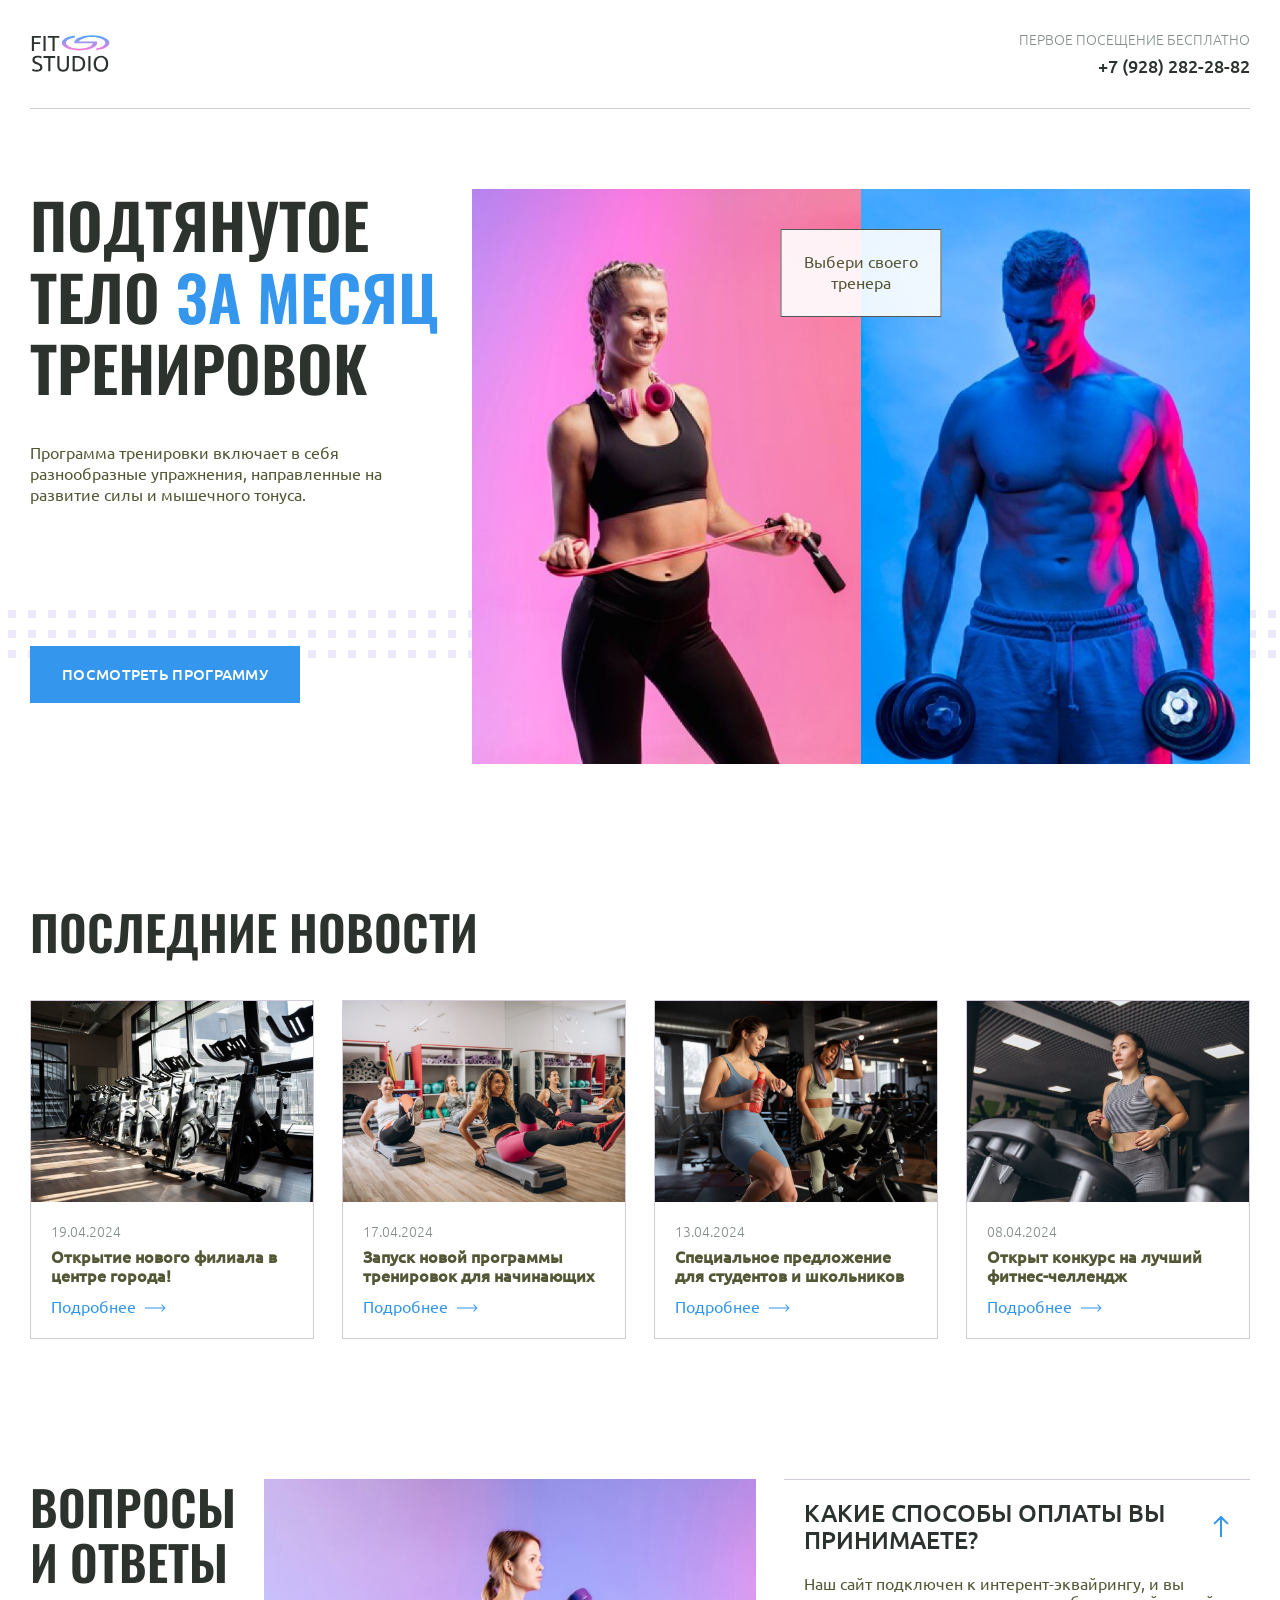
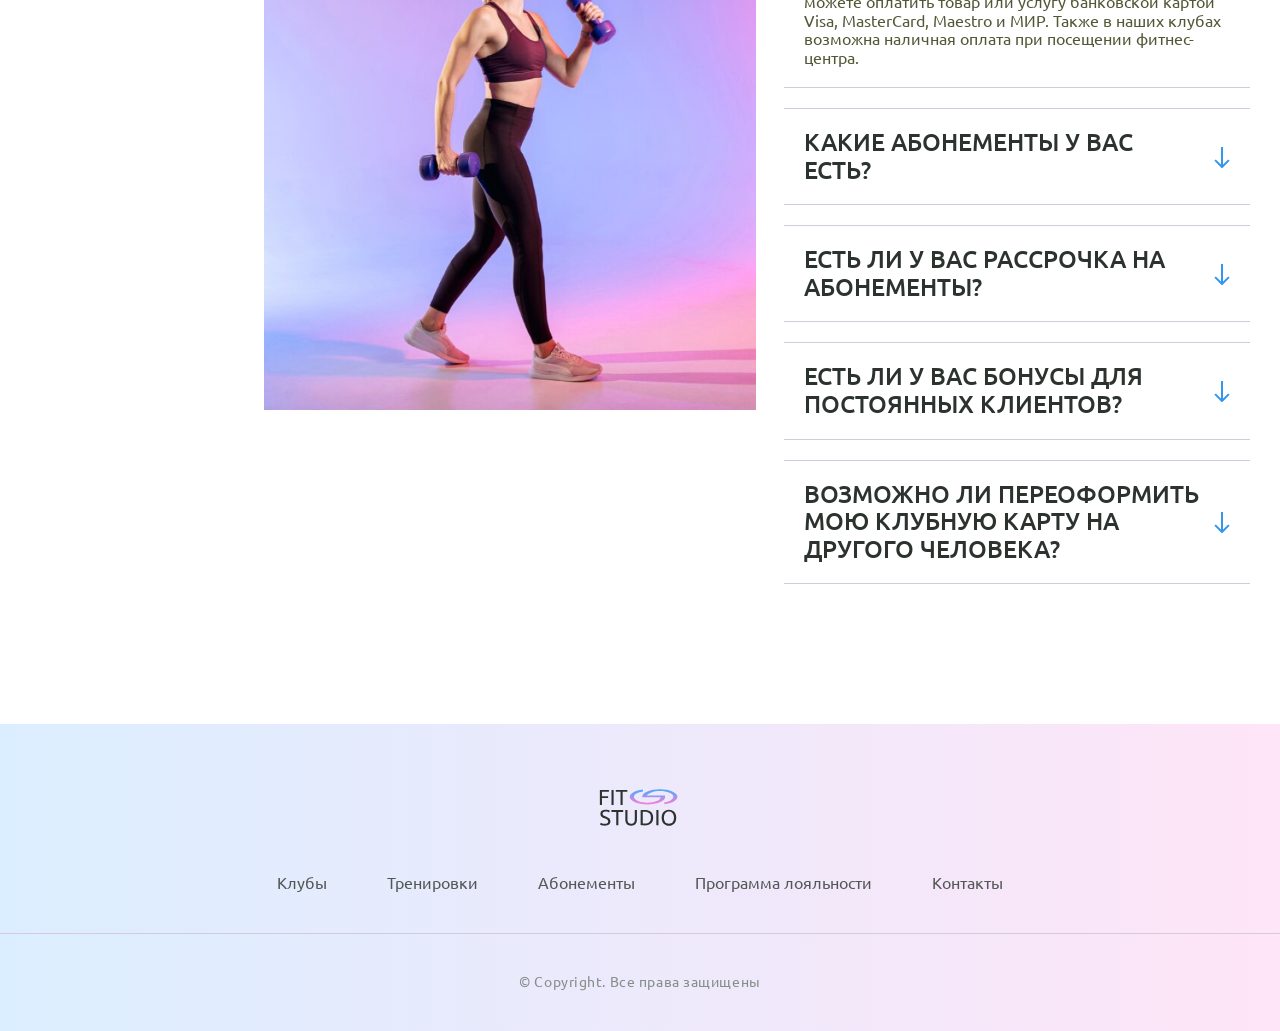
==== index.html @ adc28fad "Add files via upload" ====
<!DOCTYPE html>
<html lang="ru" class="home-page">

<head>
  <meta charset="UTF-8" />
  <meta name="viewport" content="width=device-width, initial-scale=1.0" />
  <title>Fit Studio - Главная</title>
  <link href="./css/normalize.css" rel="stylesheet" />
  <link href="./css/fonts.css" rel="stylesheet" />
  <link href="./css/globals.css" rel="stylesheet" />
  <link href="./css/header.css" rel="stylesheet" />
  <link href="./css/index.css" rel="stylesheet" />
  <link href="./css/footer.css" rel="stylesheet">
  <link rel="icon" type="image/svg+xml" sizes="128x128" href="./images/favicon-icon.svg" />
</head>

<body>
  <header class="header">
    <div class="container">
      <div class="header__inner">
        <a class="header__logo" href="index.html">
          <img class="header__logo-img" src="./images/logo-icon.svg" width="84" height="45" alt="Логотип">
        </a>
        <div class="header__phone text-sub">
          <p class="header__phone-text">Первое посещение бесплатно</p>
          <a class="header__phone-link" href="tel:+79282822882">+7 (928) 282-28-82</a>
        </div>
      </div>
    </div>
  </header>
  <section class="hero section decor">
    <div class="container hero__container">
      <div class="hero__info">
        <h1 class="hero__title">Подтянутое тело <strong class="hero__title-accent">за месяц</strong> тренировок</h1>
        <p class=" hero__text text">
          Программа тренировки включает в себя разнообразные упражнения, направленные на развитие силы и мышечного
          тонуса.
        </p>
        <a class="hero__link button" href="#">Посмотреть программу</a>
      </div>
      <div class="hero__images">
        <p class="hero__choose text">Выбери своего тренера</p>
        <img class="hero__img hero__img" src="./images/sporty-woman-img.jpg" width="347" height="513"
          alt="Спортивная девушка со скакалкой">
        <img class="hero__img hero__img" src="./images/sporty-man-img.jpg" width="353" height="513"
          alt="Спортивный мужчина с гантелями">
      </div>
    </div>
  </section>
  <section class="news section">
    <div class="container">
      <h2 class="news__title title-large">Последние новости</h2>
      <div class="news__container">
        <article class="news__article news__article--first">
          <header>
            <img class="news__article-img news__article-img" src="./images/news/news-1-img.jpg" width="284" height="203"
              alt="Велодорожки в тренажерном зале">
            <div class="news__info">
              <time class="news__date text-sub" datetime="2024-04-19">
                19.04.2024
              </time>
              <h3 class="news__text">Открытие нового филиала в центре города!</h3>
            </div>
          </header>
          <footer>
            <a class="news__link" href="article.html">Подробнее</a>
          </footer>
        </article>
        <article class="news__article news__article--second">
          <header>
            <img class="news__article-img news__article-img" src="./images/news/news-2-img.jpg" width="284" height="203"
              alt="Упражнения на ноги, ягодицы">
            <div class="news__info">
              <time class="news__date text-sub" datetime="2024-04-17">
                17.04.2024
              </time>
              <h3 class="news__text">Запуск новой программы тренировок для начинающих</h3>
            </div>
          </header>
          <footer>
            <a class="news__link" href="article.html">Подробнее</a>
          </footer>
        </article>
        <article class="news__article news__article--third">
          <header>
            <img class="news__article-img news__article-img" src="./images/news/news-3-img.jpg" width="284" height="203"
              alt="Велотренажеры">
            <div class="news__info">
              <time class="news__date text-sub" datetime="2024-04-13">
                13.04.2024
              </time>
              <h3 class="news__text">Специальное предложение для студентов и школьников</h3>
            </div>
          </header>
          <footer>
            <a class="news__link" href="article.html">Подробнее</a>
          </footer>
        </article>
        <article class="news__article news__article--fourth">
          <header>
            <img class="news__article-img news__article-img" src="./images/news/news-4-img.jpg" width="284" height="203"
              alt="Бег на беговой дорожке">
            <div class="news__info">
              <time class="news__date text-sub" datetime="2024-04-08">
                08.04.2024
              </time>
              <h3 class="news__text">Открыт конкурс на лучший фитнес-челлендж</h3>
            </div>
          </header>
          <footer>
            <a class="news__link" href="article.html">Подробнее</a>
          </footer>
        </article>
      </div>
    </div>
  </section>
  <section class="faq section decor">
    <div class="container faq__container">
      <h2 class="faq__title title-large">Вопросы и ответы</h2>
      <div class="faq__container">
        <img class="faq__container-img" src="./images/sporty-woman-2-img.jpg" width="492" height="531"
          alt="Спортивная девушка с гантелями">
        <div>
          <details class="details" name="faq" open>
            <summary class="details__title-medium">Какие способы оплаты вы принимаете?</summary>
            <p class="details__text">
              Наш сайт подключен к интерент-эквайрингу, и вы можете оплатить товар или услугу банковской картой Visa,
              MasterCard, Maestro и МИР.
              Также в наших клубах возможна наличная оплата при посещении фитнес-центра.
            </p>
          </details>
          <details class="details" name="faq">
            <summary class="details__title-medium">Какие абонементы у вас есть?</summary>
            <p class="details__text">
              Наш сайт подключен к интерент-эквайрингу, и вы можете оплатить товар или услугу банковской картой Visa,
              MasterCard, Maestro и МИР.
              Также в наших клубах возможна наличная оплата при посещении фитнес-центра.
            </p>
          </details>
          <details class="details" name="faq">
            <summary class="details__title-medium">Есть ли у вас рассрочка на абонементы?</summary>
            <p class="details__text">
              Наш сайт подключен к интерент-эквайрингу, и вы можете оплатить товар или услугу банковской картой Visa,
              MasterCard, Maestro и МИР.
              Также в наших клубах возможна наличная оплата при посещении фитнес-центра.
            </p>
          </details>
          <details class="details" name="faq">
            <summary class="details__title-medium">Есть ли у вас бонусы для постоянных клиентов?</summary>
            <p class="details__text">
              Наш сайт подключен к интерент-эквайрингу, и вы можете оплатить товар или услугу банковской картой Visa,
              MasterCard, Maestro и МИР.
              Также в наших клубах возможна наличная оплата при посещении фитнес-центра.
            </p>
          </details>
          <details class="details" name="faq">
            <summary class="details__title-medium">Возможно ли переоформить мою клубную карту на другого человека?
            </summary>
            <p class="details__text">
              Наш сайт подключен к интерент-эквайрингу, и вы можете оплатить товар или услугу банковской картой Visa,
              MasterCard, Maestro и МИР.
              Также в наших клубах возможна наличная оплата при посещении фитнес-центра.
            </p>
          </details>
        </div>
      </div>
    </div>
  </section>
  <footer class="footer">
    <div class="footer__top">
      <div class="container footer__container">
        <a class="footer__logo-link" href="index.html">
          <img class="footer__logo-img" src="./images/logo-icon.svg" width="84" height="45" alt="Логотип">
        </a>
        <nav class="footer__menu">
          <ul class="footer__menu-list">
            <li><a class="footer__menu-element" href="#">Клубы</a></li>
            <li><a class="footer__menu-element" href="#">Тренировки</a></li>
            <li><a class="footer__menu-element" href="#">Абонементы</a></li>
            <li><a class="footer__menu-element" href="#">Программа лояльности</a></li>
            <li><a class="footer__menu-element" href="#">Контакты</a></li>
          </ul>
        </nav>
      </div>
    </div>
    <div class="footer__container">
      <p class="footer__copyright">
        &copy; Copyright. Все права защищены
      </p>
    </div>
  </footer>
</body>

</html>
---- css/fonts.css ----
@font-face {
  font-family: "Ubuntu";
  src: local("Ubuntu"), url("../fonts/UbuntuLight.woff2") format("woff2");
  font-weight: 300;
  font-style: normal;
  font-display: swap;
}

@font-face {
  font-family: "Ubuntu";
  src: local("Ubuntu"), url("../fonts/UbuntuRegular.woff2") format("woff2");
  font-weight: 400;
  font-style: normal;
  font-display: swap;
}

@font-face {
  font-family: "Ubuntu";
  src: local("Ubuntu"), url("../fonts/UbuntuMedium.woff2") format("woff2");
  font-weight: 500;
  font-style: normal;
  font-display: swap;
}

@font-face {
  font-family: "Oswald";
  src: local("Oswald"), url("../fonts/OswaldMedium.woff2") format("woff2");
  font-weight: 500;
  font-style: normal;
  font-display: swap;
}

@font-face {
  font-family: "Oswald";
  src: local("Oswald"), url("../fonts/OswaldSemiBold.woff2") format("woff2");
  font-weight: 600;
  font-style: normal;
  font-display: swap;
}
---- css/globals.css ----
html {
  font-family: Ubuntu, sans-serif;
  font-weight: 400;
}

*,
*::before,
*::after {
  box-sizing: border-box;
}

body {
  display: flex;
  flex-direction: column;
  min-width: 375px;
  min-height: 100vh;
}

h1,
h2,
h3,
h4,
h5,
h6,
p {
  margin: 0;
}

a {
  text-decoration: none;
}

img {
  max-width: 100%;
  height: auto;
  object-fit: cover;
}

a,
button {
  outline: none;
}

.container {
  max-width: 1250px;
  margin: 0 auto;
  padding: 0 15px;
}

.text {
  font-weight: 400;
  font-size: 16px;
  line-height: 130%;
  color: #535735;
}

.button {
  display: inline-block;
  padding: 19px 32px;
  font-weight: 500;
  font-size: 15px;
  line-height: 130%;
  letter-spacing: 0.02em;
  text-transform: uppercase;
  text-align: center;
  color: #fff;
  background-color: #3596ed;
  transition: opacity 0.2s background-color 0.2s;
}

.button:hover {
  opacity: 0.85;
}

.button:active {
  background-color: #2a7ac0;
}

.button:not(:disabled):active {
  background-color: #2d82cd;
}

button.button:disabled {
  opacity: 0.65;
  cursor: default;
}

.section {
  margin-bottom: 140px;
}

.title-large {
  max-width: 596px;
  margin-bottom: 40px;
  font-family: Oswald, sans-serif;
  font-weight: 600;
  font-size: 48px;
  line-height: 115%;
  text-transform: uppercase;
  color: #2c332f;
}

.details__title-medium {
  font-weight: 500;
  font-size: 24px;
  line-height: 115%;
  text-transform: uppercase;
  color: #2c332f;
}

.text-sub {
  font-family: Oswald, sans-serif;
  font-weight: 300;
  font-size: 14px;
  letter-spacing: 0.04;
  text-transform: uppercase;
  text-align: right;
  color: #858e8a;
}

.decor::before {
  content: "";
  position: absolute;
  z-index: -1;
  width: calc(50% - 250px);
  height: 48px;
  background: url(../images/decor-icon.svg) repeat-x;
}

a:focus-visible,
button:focus-visible,
summary:focus-visible {
  outline: 2px solid #3596ed;
  outline-offset: 1px;
}

@media (width <=992px) {
  .container {
    max-width: 768px;
  }

}

@media (width <=768px) {
  .container {
    max-width: 576px;
  }

  .title-large {
    font-size: 40px;
    margin-bottom: 30px;
  }

  .home-page .title-large {
    max-width: inherit;
    text-align: center;
  }

  .details__title-medium {
    font-size: 22px;
  }
}

@media (width <=576px) {
  .section {
    margin-bottom: 80px;
  }

  .title-large {
    font-size: 32px;
  }

  .details__title-medium {
    font-size: 18px;
  }

}
---- css/header.css ----
.header__inner {
    display: -webkit-box;
    display: -ms-flexbox;
    display: flex;
    -webkit-box-pack: justify;
    -ms-flex-pack: justify;
    justify-content: space-between;
    -webkit-box-align: center;
    -ms-flex-align: center;
    align-items: center;
    padding-top: 30px;
    padding-bottom: 30px;
    border-bottom: 1px solid #d3cbd9;
}

.header__phone {
    text-align: right;
}

.header__phone-text {
    font-family: Ubuntu, sans-serif;
    margin-bottom: 8px;
}

.header__phone-link {
    font-family: Ubuntu, sans-serif;
    font-weight: 500;
    font-size: 18px;
    color: #2c332f;
    -webkit-transition: color 0.2s;
    -o-transition: color 0.2s;
    transition: color 0.2s;
}

.header__phone-link:hover {
    color: #3596ed;
}
---- css/index.css ----
.hero {
    position: relative;
    padding-top: 80px;
}

.hero::before {
    bottom: 106px;
    width: 100%;
}

.hero__container {
    display: -webkit-box;
    display: -ms-flexbox;
    display: flex;
    gap: 28px;
}

.hero__title {
    margin-bottom: 40px;
    font-family: Oswald, sans-serif;
    font-weight: 600;
    font-size: 62px;
    line-height: 115%;
    text-transform: uppercase;
    color: #2c332f;
}

.hero__title-accent {
    font-weight: 600;
    color: #3596ed;
}

.hero__info {
    max-width: 492px;
}

.hero__info .text {
    max-width: 435px;
    margin-bottom: 140px;
}

.hero__images {
    position: relative;
    display: -webkit-box;
    display: -ms-flexbox;
    display: flex;
}

.hero__choose {
    position: absolute;
    top: 40px;
    left: 50%;
    -webkit-transform: translateX(-50%);
    -ms-transform: translateX(-50%);
    transform: translateX(-50%);
    padding: 22px;
    max-width: 161px;
    background: rgb(255 255 255 / 0.9);
    border: 1px solid #535755;
    text-align: center;
}


.news__container {
    display: -webkit-box;
    display: -ms-flexbox;
    display: flex;
    gap: 28px;
}

.news__article {
    display: -webkit-box;
    display: -ms-flexbox;
    display: flex;
    -webkit-box-orient: vertical;
    -webkit-box-direction: normal;
    -ms-flex-direction: column;
    flex-direction: column;
    max-width: 284px;
    -webkit-box-flex: 1;
    -ms-flex: 1 1 25%;
    flex: 1 1 25%;
    background-color: #fff;
    border: 1px solid #d3cbd9;
    overflow: hidden;
}

.news__article-img {
    display: block;
}

.news__info {
    padding: 20px 20px 0;
    margin-bottom: 12px;
}

.news__date {
    display: inline-block;
    font-family: Ubuntu, sans-serif;
    margin-bottom: 8px;
}

.news__text {
    font-family: Ubuntu, sans-serif;
    color: #535735;
    font-size: 16px;
}

.news__article footer {
    padding: 0 20px 20px;
    margin-top: auto;
}

.news__link {
    display: -webkit-inline-box;
    display: -ms-inline-flexbox;
    display: inline-flex;
    -webkit-box-align: center;
    -ms-flex-align: center;
    align-items: center;
    gap: 8px;
    font-weight: 400;
    font-size: 16px;
    line-height: 130%;
    color: #3596ed;
}

.news__link::after {
    content: "";
    display: inline-block;
    width: 22px;
    height: 9px;
    background-image: url(../images/arrow-right-icon.svg);
    -webkit-transition: -webkit-transform 0.2s;
    transition: -webkit-transform 0.2s;
    -o-transition: transform 0.2s;
    transition: transform 0.2s;
    transition: transform 0.2s, -webkit-transform 0.2s;
}

.news__link:hover::after {
    -webkit-transform: translateX(5px);
    -ms-transform: translateX(5px);
    transform: translateX(5px);
}

.faq {
    position: relative;
}

.faq::before {
    content: "";
    position: absolute;
    top: 215px;
    z-index: -1;
    width: calc(50% - 250px);
    height: 48px;
    background: url(../images/decor-large-icon.svg) repeat-x;
}

.faq__container {
    display: -webkit-box;
    display: -ms-flexbox;
    display: flex;
    -webkit-box-align: start;
    -ms-flex-align: start;
    align-items: flex-start;
    gap: 28px;
}

.details {
    margin-bottom: 20px;
    border-block: 1px solid #d3cbd9;
}

.details:last-child {
    margin-bottom: 0;
}

.details[open] .details__title-medium::after {
    -webkit-transform: rotate(180deg);
    -ms-transform: rotate(180deg);
    transform: rotate(180deg);
}

.details__title-medium {
    display: -webkit-box;
    display: -ms-flexbox;
    display: flex;
    -webkit-box-align: center;
    -ms-flex-align: center;
    align-items: center;
    -webkit-box-pack: justify;
    -ms-flex-pack: justify;
    justify-content: space-between;
    gap: 10px;
    list-style: none;
    padding: 20px;
    cursor: pointer;
}

.details__title-medium::after {
    content: "";
    display: inline-block;
    -ms-flex-negative: 0;
    flex-shrink: 0;
    width: 17px;
    height: 22px;
    background: url(../images/arrow-down-icon.svg) no-repeat center / cover;
}

.details__title-medium::-webkit-details-marfer {
    display: none;
}

.details>p {
    padding: 0 20px 20px;
}

.details__text {
    font-family: Ubuntu, sans-serif;
    color: #535735;
}

@media (width <=1440px) {
    .hero__images img {
        width: 50%;
    }
}

@media (width <=992px) {
    .hero::after {
        display: none;
    }

    .hero__container {
        -webkit-box-orient: vertical;
        -webkit-box-direction: normal;
        -ms-flex-direction: column;
        flex-direction: column;
        -webkit-box-align: center;
        -ms-flex-align: center;
        align-items: center;
    }

    .hero__info {
        text-align: center;
    }

    .hero__title {
        margin-bottom: 30px;
        font-size: 52px;
    }

    .hero__info .text {
        max-width: inherit;
        margin-bottom: 30px;
    }

    .news__container {
        -ms-flex-wrap: wrap;
        flex-wrap: wrap;
        -webkit-box-pack: center;
        -ms-flex-pack: center;
        justify-content: center;
        gap: 20px;
    }

    .news__article {
        -ms-flex-preferred-size: 50%;
        flex-basis: 50%;
        max-width: 350px;
    }

    .news__article img {
        width: 100%;
    }

    .faq::before {
        display: none;
    }

    .faq__container {
        -webkit-box-orient: vertical;
        -webkit-box-direction: reverse;
        -ms-flex-direction: column-reverse;
        flex-direction: column-reverse;
        -webkit-box-align: center;
        -ms-flex-align: center;
        align-items: center;
    }
}

@media (width <=768px) {
    .hero__title {
        font-size: 50px;
    }

    .news__article {
        -ms-flex-preferred-size: 100%;
        flex-basis: 100%;
        min-width: 400px;
    }
}

@media (width <=576px) {
    .hero {
        padding-top: 60px;
    }

    .hero__info {
        max-width: 410px;
    }

    .hero__title {
        font-size: 42px;
    }

    .hero__choose {
        max-width: 125px;
        padding: 10px;
        font-size: 14px;
    }
}
---- css/footer.css ----
.footer {
    padding: 60px 0 40px;
    margin-top: auto;
    background-image: -webkit-gradient(linear,
            left top, right top,
            from(rgba(73, 169, 255, 0.2)),
            to(rgba(252, 124, 217, 0.2)));
    background-image: -o-linear-gradient(left,
            rgba(73, 169, 255, 0.2) 0%,
            rgba(252, 124, 217, 0.2) 100%);
    background-image: linear-gradient(90deg,
            rgba(73, 169, 255, 0.2) 0%,
            rgba(252, 124, 217, 0.2) 100%);
    text-align: center;
}

.footer__top {
    border-bottom: 1px solid #d3cbd9;
    padding-bottom: 40px;
    margin-bottom: 40px;
}

.footer__logo-link {
    display: inline-block;
    margin-bottom: 40px;
}

.footer__menu-list {
    display: -webkit-box;
    display: -ms-flexbox;
    display: flex;
    list-style: none;
    -webkit-box-pack: center;
    -ms-flex-pack: center;
    justify-content: center;
    gap: 60px;
    -webkit-box-align: center;
    -ms-flex-align: center;
    align-items: center;
    padding: 0;
    margin: 0;
}

.footer__menu-element {
    font-weight: 400;
    font-size: 16px;
    line-height: 130%;
    color: #535755;
    -webkit-transition: color 0.2s;
    -o-transition: color 0.2s;
    transition: color 0.2s;
}

.footer__menu-element:hover {
    color: #3596ed;
}

.footer__copyright {
    font-weight: 400;
    font-size: 14px;
    letter-spacing: 0.04em;
    color: #858e8a;
}

@media (width <=768px) {
    .footer__menu-list {
        -webkit-box-orient: vertical;
        -webkit-box-direction: normal;
        -ms-flex-direction: column;
        flex-direction: column;
        gap: 25px;
    }
}

@media (width <=576px) {
    .footer {
        padding-top: 40px;
    }
}
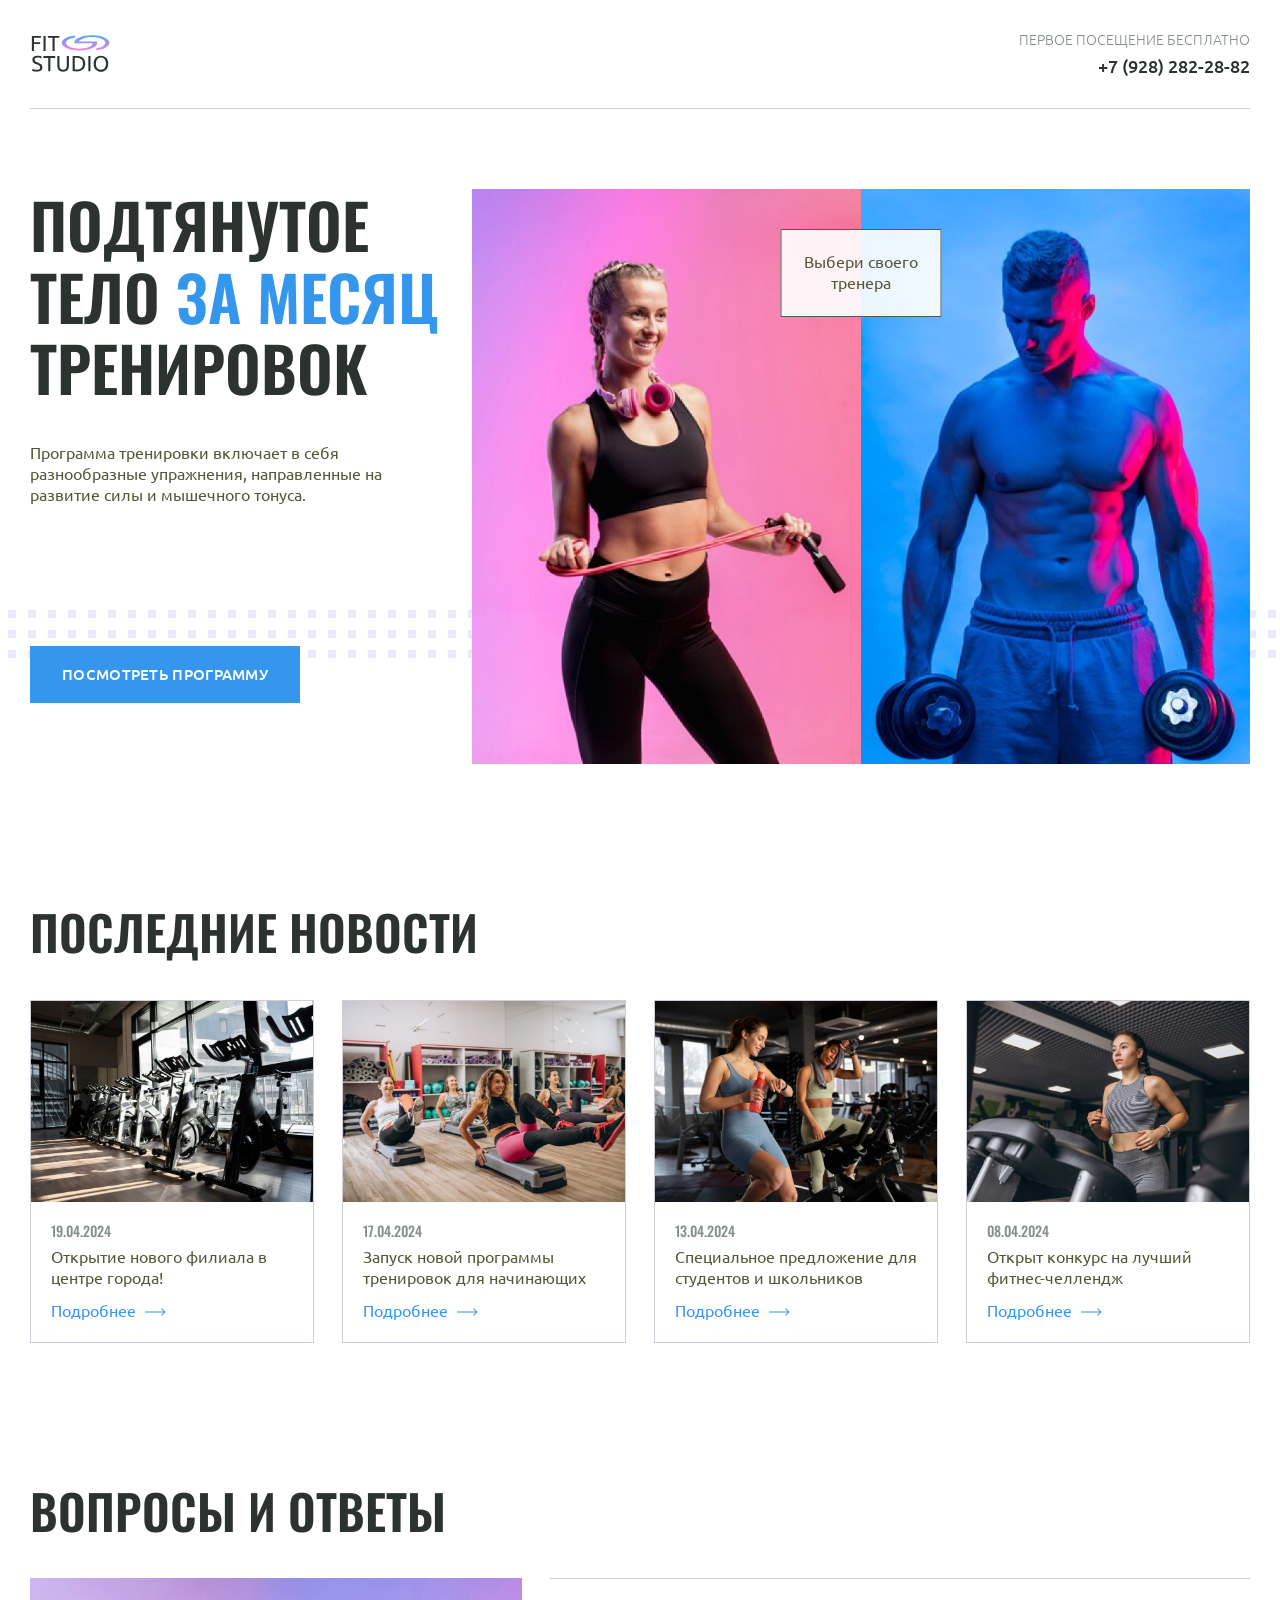
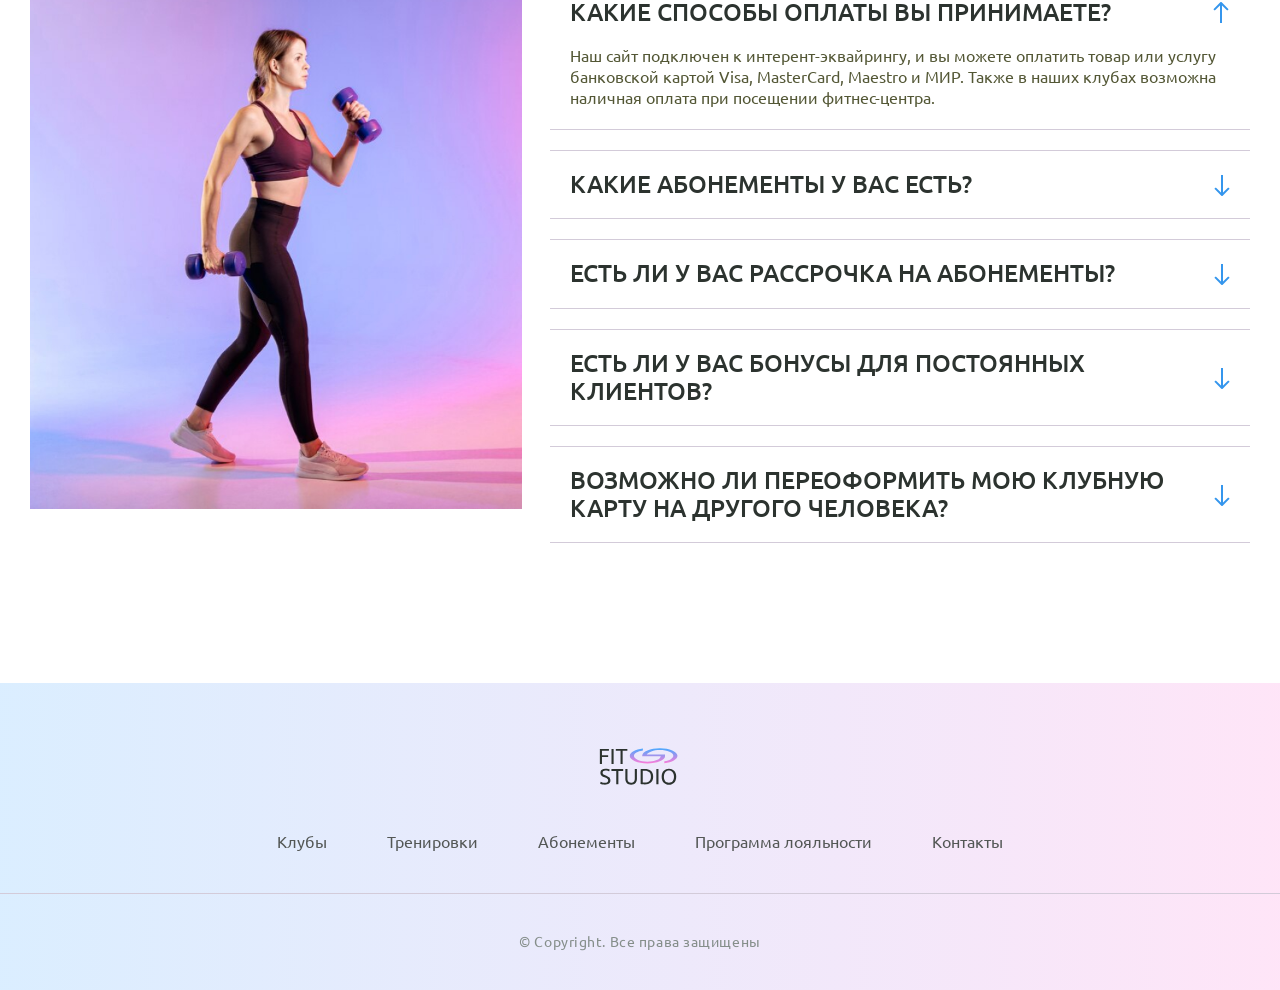
==== commit b8c08abe: "Fix container class in FAQ section" ====
--- a/index.html
+++ b/index.html
@@ -115,7 +115,7 @@
     </div>
   </section>
   <section class="faq section decor">
-    <div class="container faq__container">
+    <div class="container">
       <h2 class="faq__title title-large">Вопросы и ответы</h2>
       <div class="faq__container">
         <img class="faq__container-img" src="./images/sporty-woman-2-img.jpg" width="492" height="531"
@@ -191,4 +191,4 @@
   </footer>
 </body>
 
-</html>+</html>
--- a/css/index.css
+++ b/css/index.css
@@ -96,12 +96,14 @@
 
 .news__date {
     display: inline-block;
-    font-family: Ubuntu, sans-serif;
     margin-bottom: 8px;
 }
 
 .news__text {
     font-family: Ubuntu, sans-serif;
+    font-weight: 400;
+    font-style: normal;
+    line-height: 130%;
     color: #535735;
     font-size: 16px;
 }
@@ -219,6 +221,7 @@
 
 .details__text {
     font-family: Ubuntu, sans-serif;
+    line-height: 130%;
     color: #535735;
 }
 
@@ -321,4 +324,4 @@
         padding: 10px;
         font-size: 14px;
     }
-}+}
